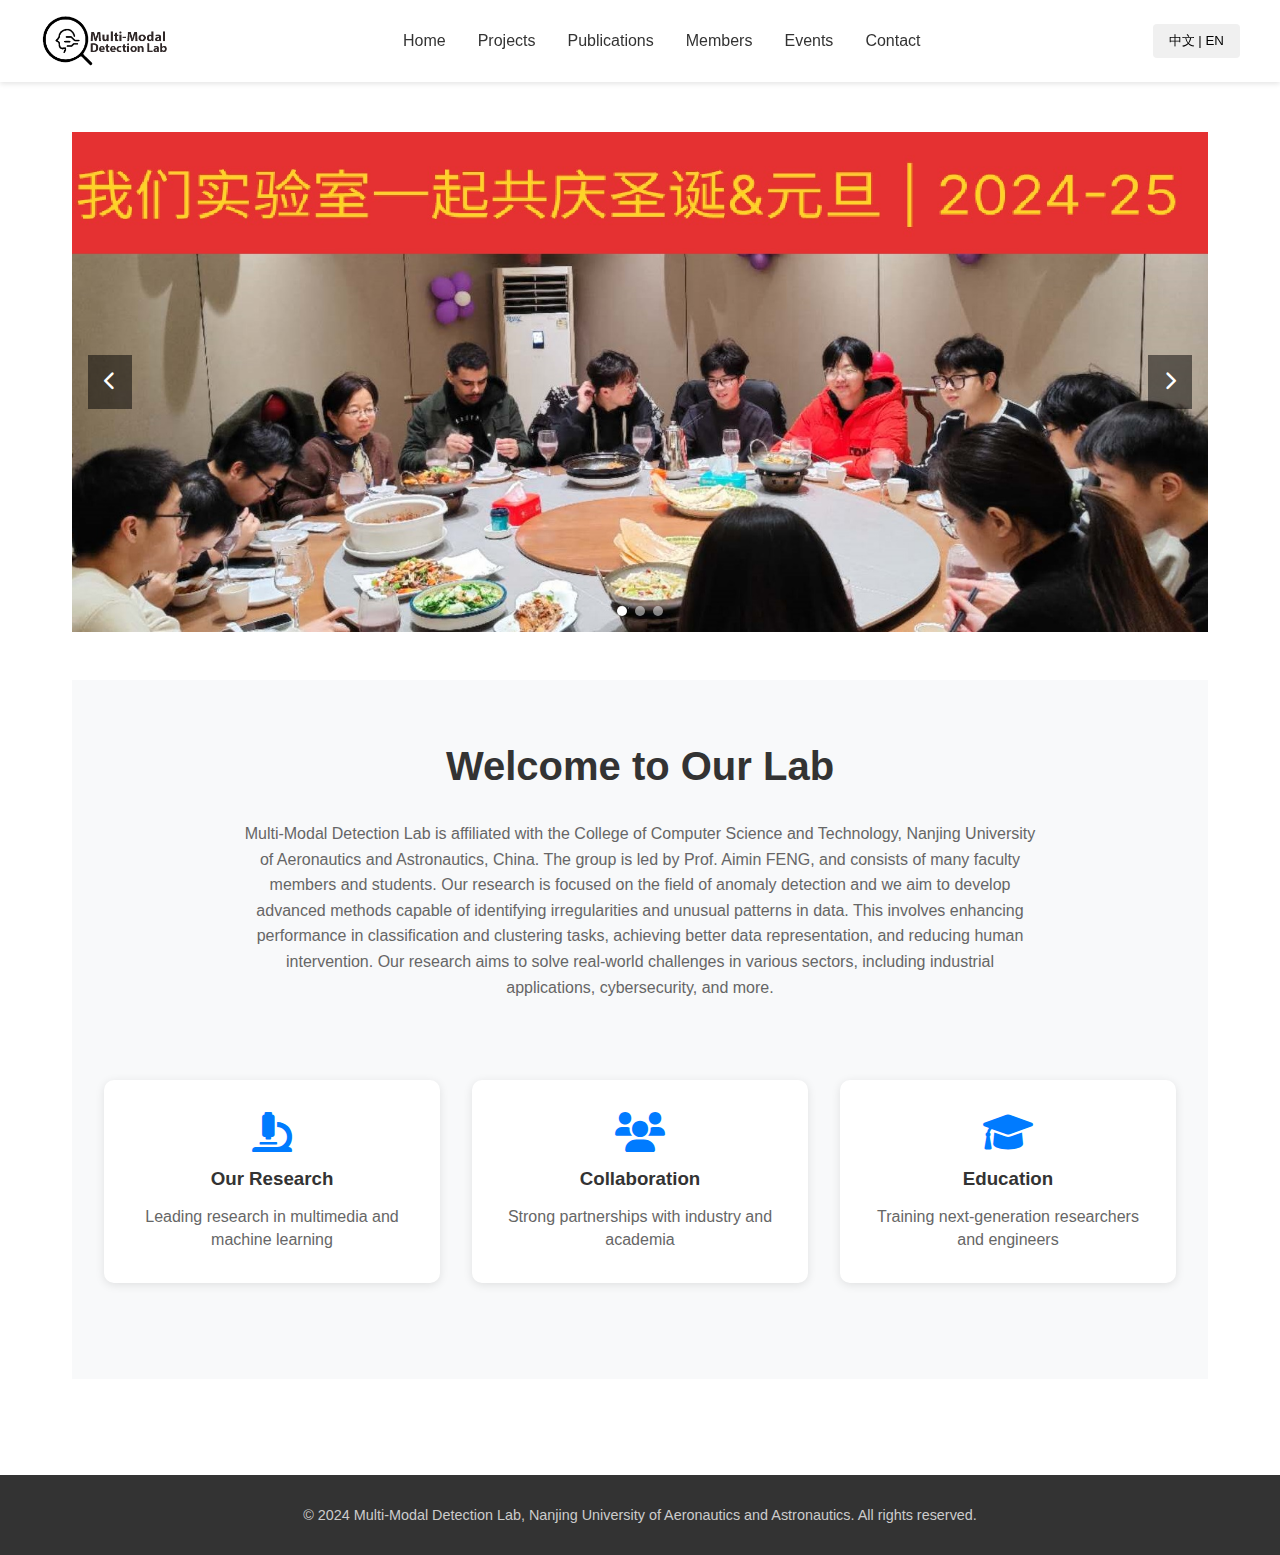
==== index.html @ 25aaf813 "Initial commit: Basic website structure with home and members pages" ====
<!DOCTYPE html>
<html lang="en">
<head>
    <meta charset="UTF-8">
    <meta name="viewport" content="width=device-width, initial-scale=1.0">
    <title>MMLB</title>
    <link rel="stylesheet" href="mmdl.css">
    <link rel="stylesheet" href="https://cdnjs.cloudflare.com/ajax/libs/font-awesome/6.0.0/css/all.min.css">
</head>
<body>
    <header class="header">
        <nav class="nav-container">
            <div class="logo">
                <img src="WechatIMG50.png" alt="MMLB Logo">
            </div>
            
            <ul class="nav-menu">
                <li><a href="#home" data-trans="home">Home</a></li>
                <li><a href="#projects" data-trans="projects">Projects</a></li>
                <li><a href="#publications" data-trans="publications">Publications</a></li>
                <li><a href="members.html" data-trans="members">Members</a></li>
                <li><a href="#events" data-trans="events">Events</a></li>
                <li><a href="#contact" data-trans="contact">Contact</a></li>
            </ul>

            <button class="language-switch" onclick="toggleLanguage()">
                中文 | EN
            </button>
        </nav>
    </header>

    <main class="main-content">
        <!-- Carousel Section -->
        <section class="carousel">
            <div class="carousel-container">
                <div class="carousel-slide">
                    <img src="files/WechatIMG217.jpg" alt="AI Research" data-trans="slide1-alt">
                </div>
                <div class="carousel-slide">
                    <img src="files/pexels-cottonbro-6804068.jpg" alt="Lab Research" data-trans="slide2-alt">
                </div>
                <div class="carousel-slide">
                    <img src="files/pexels-mike-van-schoonderwalt-1884800-5506058.jpg" alt="Team Collaboration" data-trans="slide3-alt">
                </div>
                <button class="carousel-btn prev" onclick="moveSlide(-1)">
                    <i class="fas fa-chevron-left"></i>
                </button>
                <button class="carousel-btn next" onclick="moveSlide(1)">
                    <i class="fas fa-chevron-right"></i>
                </button>
                <div class="carousel-dots"></div>
            </div>
        </section>

        <!-- Introduction Section -->
        <section class="introduction">
            <h1 class="intro-title" data-trans="intro-title">Welcome to Our Lab</h1>
            <div class="intro-content">
                <div class="intro-text">
                    <p class="intro-paragraph" data-trans="intro-p1">
                        Multi-Modal Detection Lab is affiliated with the College of Computer Science and Technology, Nanjing University of Aeronautics and Astronautics, China. The group is led by Prof. Aimin FENG, and consists of many faculty members and students.

Our research is focused on the field of anomaly detection and we aim to develop advanced methods capable of identifying irregularities and unusual patterns in data. This involves enhancing performance in classification and clustering tasks, achieving better data representation, and reducing human intervention. Our research aims to solve real-world challenges in various sectors, including industrial applications, cybersecurity, and more.
                    </p>
                </div>
                <div class="intro-highlights">
                    <div class="highlight-item">
                        <i class="fas fa-microscope"></i>
                        <h3 data-trans="highlight1-title">Our Research</h3>
                        <p data-trans="highlight1-text">Leading research in multimedia and machine learning</p>
                    </div>
                    <div class="highlight-item">
                        <i class="fas fa-users"></i>
                        <h3 data-trans="highlight2-title">Collaboration</h3>
                        <p data-trans="highlight2-text">Strong partnerships with industry and academia</p>
                    </div>
                    <div class="highlight-item">
                        <i class="fas fa-graduation-cap"></i>
                        <h3 data-trans="highlight3-title">Education</h3>
                        <p data-trans="highlight3-text">Training next-generation researchers and engineers</p>
                    </div>
                </div>
            </div>
        </section>
    </main>

    <!-- Footer Section -->
    <footer class="footer">
        <div class="footer-content">
            <p class="footer-text" data-trans="footer-text">
                © 2024 Multi-Modal Detection Lab, Nanjing University of Aeronautics and Astronautics. All rights reserved.
            </p>
        </div>
    </footer>

    <script src="translations.js"></script>
    <script>
        // Carousel functionality
        let currentSlide = 0;
        const slides = document.querySelectorAll('.carousel-slide');
        const dots = document.querySelector('.carousel-dots');

        // Create dots
        slides.forEach((_, index) => {
            const dot = document.createElement('span');
            dot.classList.add('carousel-dot');
            if (index === 0) dot.classList.add('active');
            dot.onclick = () => goToSlide(index);
            dots.appendChild(dot);
        });

        function moveSlide(direction) {
            currentSlide = (currentSlide + direction + slides.length) % slides.length;
            updateCarousel();
        }

        function goToSlide(index) {
            currentSlide = index;
            updateCarousel();
        }

        function updateCarousel() {
            slides.forEach((slide, index) => {
                slide.style.transform = `translateX(${100 * (index - currentSlide)}%)`;
            });
            
            // Update dots
            document.querySelectorAll('.carousel-dot').forEach((dot, index) => {
                dot.classList.toggle('active', index === currentSlide);
            });
        }

        // Auto-advance carousel
        setInterval(() => moveSlide(1), 5000);

        // Initialize carousel
        updateCarousel();

        // Update translations
        translations.en = {
            ...translations.en,
            "members": "Members"  // Changed from "team" to "members"
        };

        translations.zh = {
            ...translations.zh,
            "members": "成员"  // Changed from "团队" to "成员"
        };

        function toggleLanguage() {
            const currentLang = document.documentElement.lang;
            const newLang = currentLang === 'en' ? 'zh' : 'en';
            
            // Update HTML lang attribute
            document.documentElement.lang = newLang;
            
            // Update content
            updateContent(newLang);
            
            // Store language preference (optional)
            localStorage.setItem('preferredLanguage', newLang);
        }

        // Initialize with preferred language if available
        document.addEventListener('DOMContentLoaded', function() {
            const preferredLanguage = localStorage.getItem('preferredLanguage') || 'en';
            if (preferredLanguage === 'zh') {
                toggleLanguage();
            }
        });
    </script>
</body>
</html>
---- mmdl.css ----
* {
    margin: 0;
    padding: 0;
    box-sizing: border-box;
    font-family: Arial, sans-serif;
}

.header {
    background-color: #ffffff;
    box-shadow: 0 2px 5px rgba(0,0,0,0.1);
    padding: 1rem;
    position: fixed;
    width: 100%;
    top: 0;
    z-index: 1000;
}

.nav-container {
    max-width: 1200px;
    margin: 0 auto;
    display: flex;
    justify-content: space-between;
    align-items: center;
}

.logo {
    display: flex;
    align-items: center;
    gap: 1rem;
}

.logo img {
    height: 50px;
    width: auto;
    object-fit: contain;
}

.logo-text {
    font-size: 1.5rem;
    font-weight: bold;
    color: #333;
}

.nav-menu {
    display: flex;
    gap: 2rem;
    list-style: none;
}

.nav-menu li a {
    text-decoration: none;
    color: #333;
    font-weight: 500;
    transition: color 0.3s;
}

.nav-menu li a:hover {
    color: #007bff;
}

.language-switch {
    background: #f0f0f0;
    border: none;
    padding: 0.5rem 1rem;
    border-radius: 4px;
    cursor: pointer;
    transition: background-color 0.3s;
}

.language-switch:hover {
    background: #e0e0e0;
}

.main-content {
    margin-top: 100px;
    padding: 2rem;
    max-width: 1200px;
    margin-left: auto;
    margin-right: auto;
}

@media (max-width: 768px) {
    .nav-menu {
        display: none;
    }
    
    .nav-container {
        flex-wrap: wrap;
    }
}

/* Members Page Specific Styles */
.search-section {
    margin: 20px auto;
    max-width: 600px;
    padding: 1rem;
}

.search-bar {
    width: 100%;
    padding: 12px 20px;
    border: 2px solid #f0f0f0;
    border-radius: 25px;
    font-size: 16px;
    transition: border-color 0.3s;
}

.search-bar:focus {
    outline: none;
    border-color: #007bff;
}

.filters {
    display: flex;
    gap: 1rem;
    margin: 1rem 0;
    flex-wrap: wrap;
    justify-content: center;
}

.filter-btn {
    padding: 8px 16px;
    border: none;
    border-radius: 20px;
    background: #f0f0f0;
    cursor: pointer;
    transition: background-color 0.3s;
}

.filter-btn.active {
    background: #007bff;
    color: white;
}

.members-grid {
    display: grid;
    grid-template-columns: repeat(auto-fill, minmax(300px, 1fr));
    gap: 2rem;
    padding: 2rem;
}

.member-card {
    background: white;
    border-radius: 10px;
    box-shadow: 0 2px 10px rgba(0,0,0,0.1);
    overflow: hidden;
    transition: transform 0.3s, box-shadow 0.3s;
}

.member-card:hover {
    transform: translateY(-5px);
    box-shadow: 0 5px 20px rgba(0,0,0,0.15);
}

.member-photo {
    width: 100%;
    height: 300px;
    object-fit: cover;
}

.member-info {
    padding: 1.5rem;
}

.member-name {
    font-size: 1.5rem;
    font-weight: bold;
    margin-bottom: 0.5rem;
}

.member-role {
    color: #666;
    font-size: 1rem;
    margin-bottom: 1rem;
}

.member-bio {
    color: #333;
    margin-bottom: 1rem;
    line-height: 1.6;
}

.member-contacts {
    display: flex;
    gap: 1rem;
    margin-top: 1rem;
}

.contact-link {
    color: #007bff;
    text-decoration: none;
    transition: color 0.3s;
}

.contact-link:hover {
    color: #0056b3;
}

.member-interests {
    display: flex;
    flex-wrap: wrap;
    gap: 0.5rem;
    margin: 1rem 0;
}

.interest-tag {
    background: #f0f0f0;
    padding: 4px 12px;
    border-radius: 15px;
    font-size: 0.9rem;
}

.publications-list {
    margin-top: 1rem;
    border-top: 1px solid #eee;
    padding-top: 1rem;
}

.publications-list h4 {
    margin-bottom: 0.5rem;
}

.publications-list ul {
    list-style: none;
    padding: 0;
}

.publications-list li {
    margin-bottom: 0.5rem;
}

@media (max-width: 768px) {
    .members-grid {
        grid-template-columns: 1fr;
        padding: 1rem;
    }
    
    .member-photo {
        height: 250px;
    }
}

/* Carousel Styles */
.carousel {
    width: 100%;
    height: 500px;
    overflow: hidden;
    position: relative;
    margin-bottom: 3rem;
}

.carousel-container {
    width: 100%;
    height: 100%;
    position: relative;
}

.carousel-slide {
    position: absolute;
    width: 100%;
    height: 100%;
    transition: transform 0.5s ease-in-out;
}

.carousel-slide img {
    width: 100%;
    height: 100%;
    object-fit: cover;
}

.carousel-btn {
    position: absolute;
    top: 50%;
    transform: translateY(-50%);
    background: rgba(0, 0, 0, 0.5);
    color: white;
    padding: 1rem;
    border: none;
    cursor: pointer;
    font-size: 1.2rem;
    transition: background-color 0.3s;
}

.carousel-btn:hover {
    background: rgba(0, 0, 0, 0.8);
}

.carousel-btn.prev {
    left: 1rem;
}

.carousel-btn.next {
    right: 1rem;
}

.carousel-dots {
    position: absolute;
    bottom: 1rem;
    left: 50%;
    transform: translateX(-50%);
    display: flex;
    gap: 0.5rem;
}

.carousel-dot {
    width: 10px;
    height: 10px;
    border-radius: 50%;
    background: rgba(255, 255, 255, 0.5);
    cursor: pointer;
    transition: background-color 0.3s;
}

.carousel-dot.active {
    background: white;
}

/* Introduction Section Styles */
.introduction {
    padding: 4rem 2rem;
    background: #f8f9fa;
}

.intro-title {
    text-align: center;
    font-size: 2.5rem;
    margin-bottom: 2rem;
    color: #333;
}

.intro-content {
    max-width: 1200px;
    margin: 0 auto;
}

.intro-text {
    text-align: center;
    max-width: 800px;
    margin: 0 auto 3rem;
}

.intro-paragraph {
    margin-bottom: 1.5rem;
    line-height: 1.6;
    color: #666;
}

.intro-highlights {
    display: grid;
    grid-template-columns: repeat(auto-fit, minmax(250px, 1fr));
    gap: 2rem;
    padding: 2rem 0;
}

.highlight-item {
    text-align: center;
    padding: 2rem;
    background: white;
    border-radius: 10px;
    box-shadow: 0 2px 10px rgba(0,0,0,0.1);
    transition: transform 0.3s;
}

.highlight-item:hover {
    transform: translateY(-5px);
}

.highlight-item i {
    font-size: 2.5rem;
    color: #007bff;
    margin-bottom: 1rem;
}

.highlight-item h3 {
    margin-bottom: 1rem;
    color: #333;
}

.highlight-item p {
    color: #666;
    line-height: 1.4;
}

@media (max-width: 768px) {
    .carousel {
        height: 300px;
    }

    .intro-highlights {
        grid-template-columns: 1fr;
    }
}

/* Footer Styles */
.footer {
    background-color: #333;
    color: #fff;
    padding: 2rem 0;
    margin-top: 4rem;
}

.footer-content {
    max-width: 1200px;
    margin: 0 auto;
    text-align: center;
    padding: 0 2rem;
}

.footer-text {
    font-size: 0.9rem;
    color: #ccc;
}

.footer-text a {
    color: #fff;
    text-decoration: none;
    transition: color 0.3s;
}

.footer-text a:hover {
    color: #007bff;
}
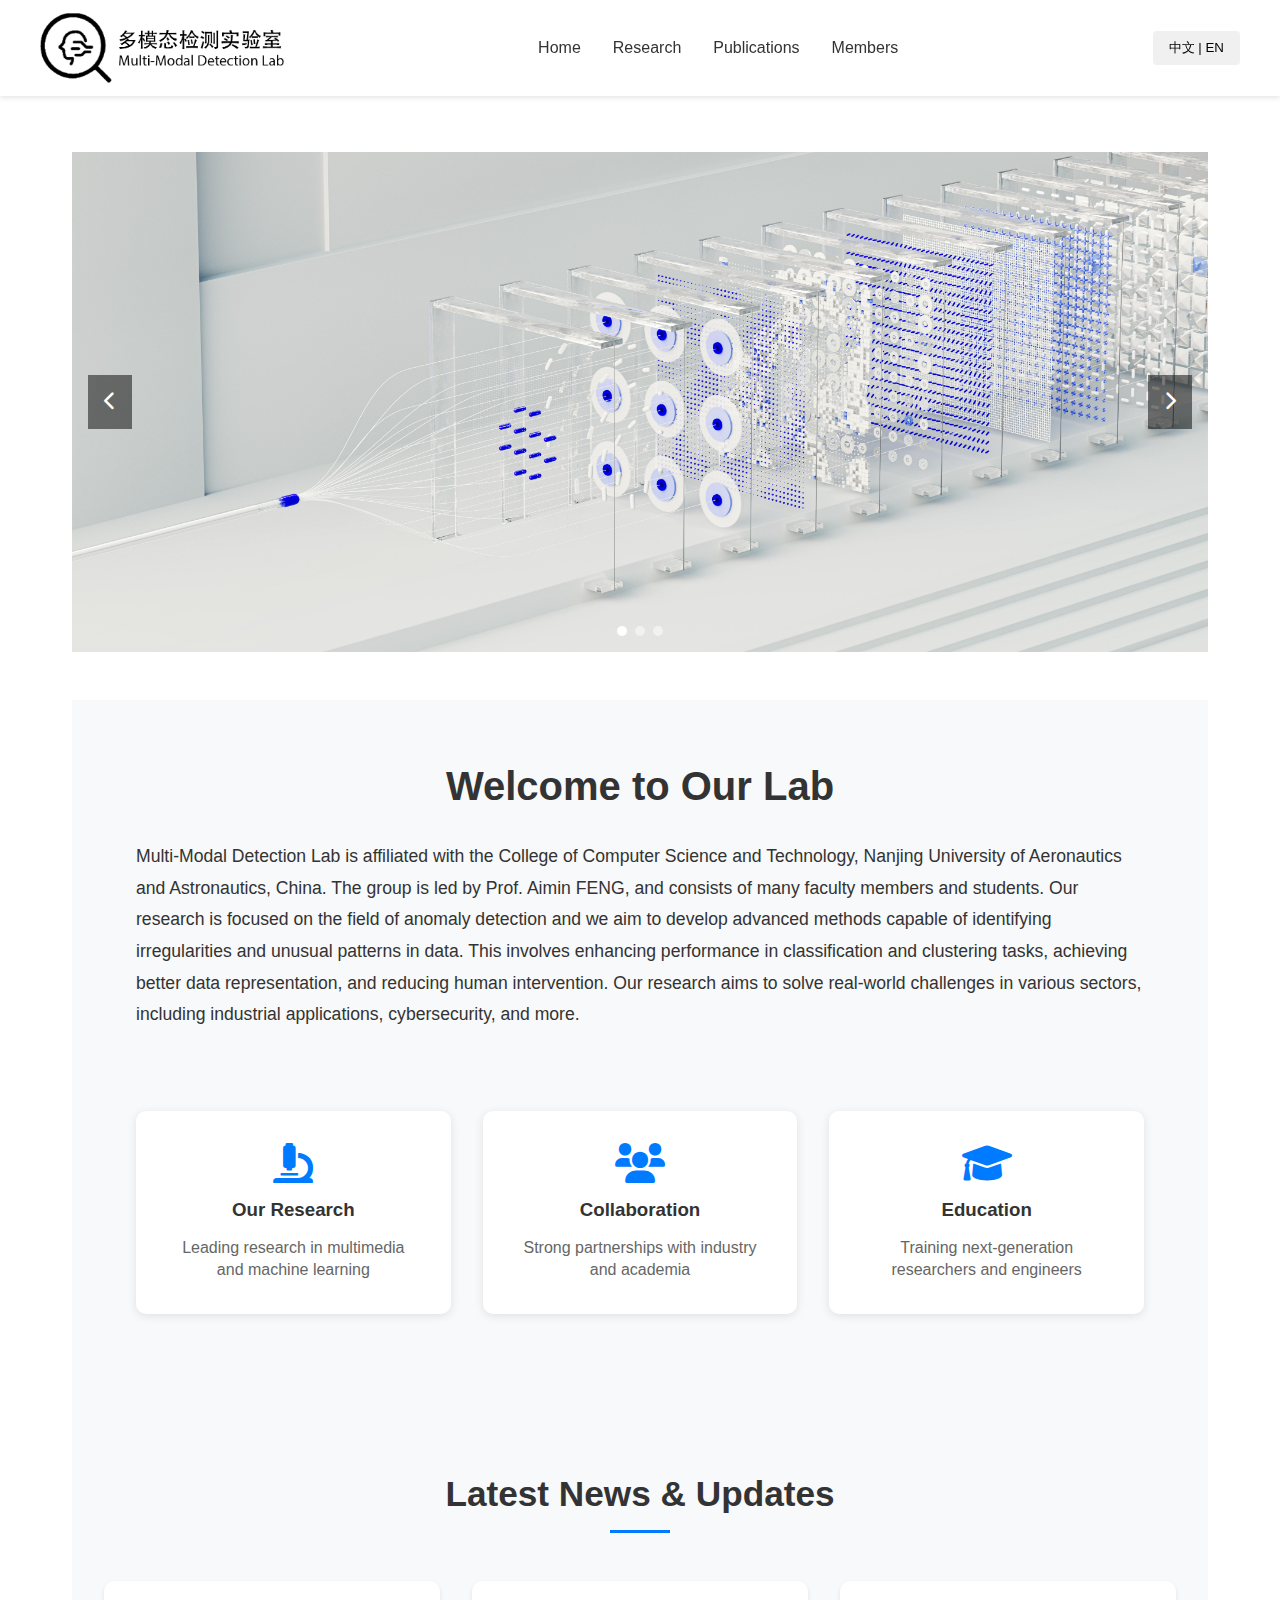
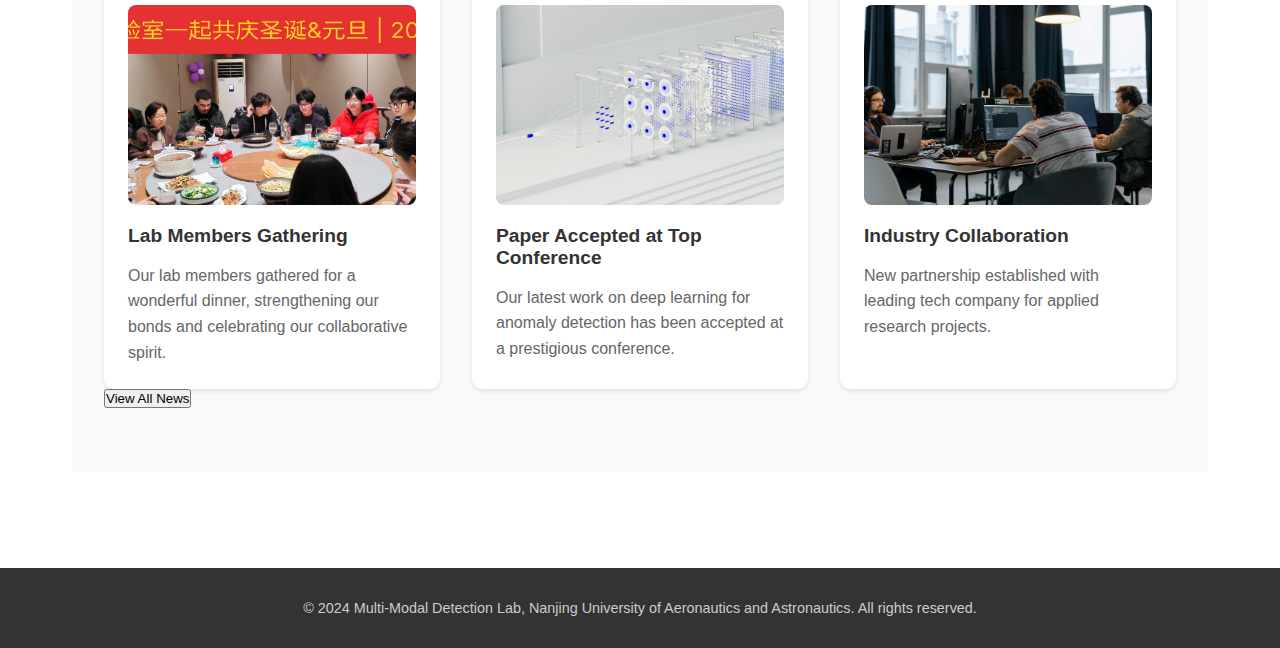
==== commit 0f63b647: "feat: increase logo size and add hover animation" ====
--- a/index.html
+++ b/index.html
@@ -11,16 +11,14 @@
     <header class="header">
         <nav class="nav-container">
             <div class="logo">
-                <img src="WechatIMG50.png" alt="MMLB Logo">
+                <img src="files/logo.png" alt="MMLB Logo">
             </div>
             
             <ul class="nav-menu">
-                <li><a href="#home" data-trans="home">Home</a></li>
-                <li><a href="#projects" data-trans="projects">Projects</a></li>
-                <li><a href="#publications" data-trans="publications">Publications</a></li>
+                <li><a href="index.html" data-trans="home">Home</a></li>
+                <li><a href="research.html" data-trans="research">Research</a></li>
+                <li><a href="publications.html" data-trans="publications">Publications</a></li>
                 <li><a href="members.html" data-trans="members">Members</a></li>
-                <li><a href="#events" data-trans="events">Events</a></li>
-                <li><a href="#contact" data-trans="contact">Contact</a></li>
             </ul>
 
             <button class="language-switch" onclick="toggleLanguage()">
@@ -33,13 +31,13 @@
         <!-- Carousel Section -->
         <section class="carousel">
             <div class="carousel-container">
-                <div class="carousel-slide">
-                    <img src="files/WechatIMG217.jpg" alt="AI Research" data-trans="slide1-alt">
-                </div>
-                <div class="carousel-slide">
+                <div class="carousel-slide" style="transform: translateX(0%)">
+                    <img src="files/pexels-googledeepmind-17483874.jpg" alt="AI Research" data-trans="slide1-alt">
+                </div>
+                <div class="carousel-slide" style="transform: translateX(100%)">
                     <img src="files/pexels-cottonbro-6804068.jpg" alt="Lab Research" data-trans="slide2-alt">
                 </div>
-                <div class="carousel-slide">
+                <div class="carousel-slide" style="transform: translateX(200%)">
                     <img src="files/pexels-mike-van-schoonderwalt-1884800-5506058.jpg" alt="Team Collaboration" data-trans="slide3-alt">
                 </div>
                 <button class="carousel-btn prev" onclick="moveSlide(-1)">
@@ -82,6 +80,29 @@
                 </div>
             </div>
         </section>
+
+        <!-- Latest News Section -->
+        <section class="latest-news">
+            <h2 class="section-title" data-trans="news-title">Latest News & Updates</h2>
+            <div class="news-container">
+                <div class="news-item">
+                    <img src="files/WechatIMG217.jpg" alt="Lab Members Dinner" class="news-image" data-trans="news1-img-alt">
+                    <h3 data-trans="news1-title">Lab Members Gathering</h3>
+                    <p data-trans="news1-desc">Our lab members gathered for a wonderful dinner, strengthening our bonds and celebrating our collaborative spirit.</p>
+                </div>
+                <div class="news-item">
+                    <img src="files/pexels-googledeepmind-17483874.jpg" alt="Research Achievement" class="news-image" data-trans="news2-img-alt">
+                    <h3 data-trans="news2-title">Paper Accepted at Top Conference</h3>
+                    <p data-trans="news2-desc">Our latest work on deep learning for anomaly detection has been accepted at a prestigious conference.</p>
+                </div>
+                <div class="news-item">
+                    <img src="files/pexels-cottonbro-6804068.jpg" alt="Industry Collaboration" class="news-image" data-trans="news3-img-alt">
+                    <h3 data-trans="news3-title">Industry Collaboration</h3>
+                    <p data-trans="news3-desc">New partnership established with leading tech company for applied research projects.</p>
+                </div>
+            </div>
+            <button class="view-all-btn" data-trans="news-more">View All News</button>
+        </section>
     </main>
 
     <!-- Footer Section -->
@@ -168,6 +189,20 @@
                 toggleLanguage();
             }
         });
+
+        // Debug image loading
+        document.addEventListener('DOMContentLoaded', function() {
+            const images = document.querySelectorAll('img');
+            images.forEach(img => {
+                console.log('Image src:', img.src);
+                img.onerror = function() {
+                    console.error('Failed to load image:', this.src);
+                };
+                img.onload = function() {
+                    console.log('Successfully loaded image:', this.src);
+                };
+            });
+        });
     </script>
 </body>
 </html>
--- a/mmdl.css
+++ b/mmdl.css
@@ -1,3 +1,25 @@
+@keyframes fadeIn {
+    from { opacity: 0; transform: translateY(20px); }
+    to { opacity: 1; transform: translateY(0); }
+}
+
+@keyframes slideIn {
+    from { transform: translateX(-100%); }
+    to { transform: translateX(0); }
+}
+
+@keyframes float {
+    0% { transform: translateY(0px); }
+    50% { transform: translateY(-10px); }
+    100% { transform: translateY(0px); }
+}
+
+@keyframes pulse {
+    0% { transform: scale(1); }
+    50% { transform: scale(1.05); }
+    100% { transform: scale(1); }
+}
+
 * {
     margin: 0;
     padding: 0;
@@ -8,7 +30,7 @@
 .header {
     background-color: #ffffff;
     box-shadow: 0 2px 5px rgba(0,0,0,0.1);
-    padding: 1rem;
+    padding: 0.8rem;
     position: fixed;
     width: 100%;
     top: 0;
@@ -30,9 +52,14 @@
 }
 
 .logo img {
-    height: 50px;
+    height: 70px;
     width: auto;
     object-fit: contain;
+    transition: transform 0.3s ease;
+}
+
+.logo img:hover {
+    transform: scale(1.05);
 }
 
 .logo-text {
@@ -51,11 +78,13 @@
     text-decoration: none;
     color: #333;
     font-weight: 500;
-    transition: color 0.3s;
+    transition: color 0.3s, transform 0.3s;
+    display: inline-block;
 }
 
 .nav-menu li a:hover {
     color: #007bff;
+    transform: translateY(-3px);
 }
 
 .language-switch {
@@ -64,15 +93,16 @@
     padding: 0.5rem 1rem;
     border-radius: 4px;
     cursor: pointer;
-    transition: background-color 0.3s;
+    transition: all 0.3s ease;
 }
 
 .language-switch:hover {
     background: #e0e0e0;
+    transform: scale(1.05);
 }
 
 .main-content {
-    margin-top: 100px;
+    margin-top: 120px;
     padding: 2rem;
     max-width: 1200px;
     margin-left: auto;
@@ -102,12 +132,14 @@
     border: 2px solid #f0f0f0;
     border-radius: 25px;
     font-size: 16px;
-    transition: border-color 0.3s;
+    transition: all 0.3s ease;
 }
 
 .search-bar:focus {
     outline: none;
     border-color: #007bff;
+    transform: scale(1.02);
+    box-shadow: 0 0 15px rgba(0, 123, 255, 0.2);
 }
 
 .filters {
@@ -124,90 +156,105 @@
     border-radius: 20px;
     background: #f0f0f0;
     cursor: pointer;
-    transition: background-color 0.3s;
+    transition: all 0.3s ease;
 }
 
 .filter-btn.active {
     background: #007bff;
     color: white;
+    animation: pulse 2s infinite;
 }
 
 .members-grid {
     display: grid;
-    grid-template-columns: repeat(auto-fill, minmax(300px, 1fr));
-    gap: 2rem;
-    padding: 2rem;
+    grid-template-columns: repeat(auto-fill, minmax(250px, 1fr));
+    gap: 1.5rem;
+    padding: 1.5rem;
 }
 
 .member-card {
-    background: white;
+    background: #fff;
     border-radius: 10px;
-    box-shadow: 0 2px 10px rgba(0,0,0,0.1);
+    box-shadow: 0 4px 8px rgba(0, 0, 0, 0.1);
+    margin: 10px;
     overflow: hidden;
-    transition: transform 0.3s, box-shadow 0.3s;
+    transition: transform 0.3s ease;
+    width: 250px;
+    display: flex;
+    flex-direction: column;
 }
 
 .member-card:hover {
-    transform: translateY(-5px);
-    box-shadow: 0 5px 20px rgba(0,0,0,0.15);
+    transform: translateY(-5px) scale(1.02);
+    box-shadow: 0 8px 25px rgba(0,0,0,0.2);
 }
 
 .member-photo {
     width: 100%;
-    height: 300px;
+    height: 200px;
     object-fit: cover;
+    border-bottom: 1px solid #eee;
 }
 
 .member-info {
-    padding: 1.5rem;
+    padding: 12px;
 }
 
 .member-name {
-    font-size: 1.5rem;
+    font-size: 1.2rem;
     font-weight: bold;
-    margin-bottom: 0.5rem;
+    margin: 0 0 3px 0;
 }
 
 .member-role {
     color: #666;
-    font-size: 1rem;
-    margin-bottom: 1rem;
+    font-size: 0.9rem;
+    margin: 0 0 8px 0;
 }
 
 .member-bio {
     color: #333;
-    margin-bottom: 1rem;
-    line-height: 1.6;
+    margin-bottom: 8px;
+    line-height: 1.3;
+    font-size: 0.8rem;
 }
 
 .member-contacts {
     display: flex;
-    gap: 1rem;
-    margin-top: 1rem;
+    gap: 0.8rem;
+    margin-top: 0.8rem;
 }
 
 .contact-link {
     color: #007bff;
     text-decoration: none;
-    transition: color 0.3s;
+    transition: all 0.3s ease;
 }
 
 .contact-link:hover {
+    transform: scale(1.2);
     color: #0056b3;
 }
 
 .member-interests {
     display: flex;
     flex-wrap: wrap;
-    gap: 0.5rem;
-    margin: 1rem 0;
+    gap: 4px;
+    margin-bottom: 8px;
 }
 
 .interest-tag {
     background: #f0f0f0;
-    padding: 4px 12px;
-    border-radius: 15px;
-    font-size: 0.9rem;
+    padding: 3px 6px;
+    border-radius: 12px;
+    font-size: 0.7rem;
+    transition: all 0.3s ease;
+}
+
+.interest-tag:hover {
+    background: #007bff;
+    color: white;
+    transform: scale(1.1);
 }
 
 .publications-list {
@@ -266,6 +313,7 @@
     width: 100%;
     height: 100%;
     object-fit: cover;
+    display: block;
 }
 
 .carousel-btn {
@@ -278,11 +326,12 @@
     border: none;
     cursor: pointer;
     font-size: 1.2rem;
-    transition: background-color 0.3s;
+    transition: all 0.3s ease;
 }
 
 .carousel-btn:hover {
     background: rgba(0, 0, 0, 0.8);
+    transform: scale(1.1);
 }
 
 .carousel-btn.prev {
@@ -308,17 +357,23 @@
     border-radius: 50%;
     background: rgba(255, 255, 255, 0.5);
     cursor: pointer;
-    transition: background-color 0.3s;
+    transition: all 0.3s ease;
 }
 
 .carousel-dot.active {
     background: white;
+}
+
+.carousel-dot:hover {
+    transform: scale(1.2);
+    background: rgba(255, 255, 255, 0.8);
 }
 
 /* Introduction Section Styles */
 .introduction {
     padding: 4rem 2rem;
     background: #f8f9fa;
+    width: 100%;
 }
 
 .intro-title {
@@ -326,30 +381,37 @@
     font-size: 2.5rem;
     margin-bottom: 2rem;
     color: #333;
+    animation: fadeIn 1s ease-out;
 }
 
 .intro-content {
-    max-width: 1200px;
+    width: 100%;
     margin: 0 auto;
 }
 
 .intro-text {
-    text-align: center;
-    max-width: 800px;
+    text-align: left;
+    width: 100%;
     margin: 0 auto 3rem;
+    padding: 0 2rem;
 }
 
 .intro-paragraph {
     margin-bottom: 1.5rem;
-    line-height: 1.6;
-    color: #666;
+    line-height: 1.8;
+    color: #333;
+    font-size: 1.1rem;
+    animation: fadeIn 1s ease-out 0.3s backwards;
 }
 
 .intro-highlights {
     display: grid;
     grid-template-columns: repeat(auto-fit, minmax(250px, 1fr));
     gap: 2rem;
-    padding: 2rem 0;
+    padding: 2rem;
+    width: 100%;
+    max-width: 1200px;
+    margin: 0 auto;
 }
 
 .highlight-item {
@@ -358,17 +420,25 @@
     background: white;
     border-radius: 10px;
     box-shadow: 0 2px 10px rgba(0,0,0,0.1);
-    transition: transform 0.3s;
+    transition: all 0.3s ease;
+    animation: fadeIn 0.5s ease-out;
 }
 
 .highlight-item:hover {
-    transform: translateY(-5px);
+    transform: translateY(-5px) scale(1.02);
+    box-shadow: 0 5px 20px rgba(0,0,0,0.15);
 }
 
 .highlight-item i {
     font-size: 2.5rem;
     color: #007bff;
     margin-bottom: 1rem;
+    transition: transform 0.3s ease;
+}
+
+.highlight-item:hover i {
+    transform: scale(1.2);
+    color: #0056b3;
 }
 
 .highlight-item h3 {
@@ -420,3 +490,343 @@
 .footer-text a:hover {
     color: #007bff;
 }
+
+/* Add smooth scrolling to the whole page */
+html {
+    scroll-behavior: smooth;
+}
+
+/* Add loading animation for images */
+img {
+    opacity: 1;
+    max-width: 100%;
+    height: auto;
+}
+
+img.loaded {
+    opacity: 1;
+}
+
+/* Publications Page Styles */
+.publications-header {
+    text-align: center;
+    margin-bottom: 3rem;
+}
+
+.page-title {
+    font-size: 2.5rem;
+    margin-bottom: 2rem;
+    color: #333;
+    animation: fadeIn 1s ease-out;
+}
+
+.publications-filters {
+    margin: 2rem 0;
+    display: flex;
+    justify-content: center;
+    gap: 1rem;
+    flex-wrap: wrap;
+}
+
+.search-container {
+    max-width: 600px;
+    margin: 0 auto;
+}
+
+.publication-year-section {
+    margin-bottom: 4rem;
+}
+
+.year-title {
+    font-size: 2rem;
+    color: #333;
+    margin-bottom: 2rem;
+    padding-bottom: 0.5rem;
+    border-bottom: 2px solid #007bff;
+}
+
+.publication-card {
+    background: white;
+    border-radius: 10px;
+    box-shadow: 0 2px 10px rgba(0,0,0,0.1);
+    padding: 2rem;
+    margin-bottom: 2rem;
+    transition: all 0.3s ease;
+}
+
+.publication-card:hover {
+    transform: translateY(-5px);
+    box-shadow: 0 5px 20px rgba(0,0,0,0.15);
+}
+
+.publication-title {
+    font-size: 1.3rem;
+    color: #333;
+    margin-bottom: 1rem;
+}
+
+.publication-authors {
+    color: #666;
+    margin-bottom: 0.5rem;
+}
+
+.publication-venue {
+    color: #007bff;
+    font-style: italic;
+    margin-bottom: 1rem;
+}
+
+.publication-tags {
+    display: flex;
+    gap: 0.5rem;
+    flex-wrap: wrap;
+    margin: 1rem 0;
+}
+
+.tag {
+    background: #f0f0f0;
+    padding: 4px 12px;
+    border-radius: 15px;
+    font-size: 0.9rem;
+    transition: all 0.3s ease;
+}
+
+.tag:hover {
+    background: #007bff;
+    color: white;
+}
+
+.publication-links {
+    display: flex;
+    gap: 1rem;
+    margin-top: 1rem;
+}
+
+.pub-link {
+    color: #007bff;
+    text-decoration: none;
+    display: flex;
+    align-items: center;
+    gap: 0.5rem;
+    transition: all 0.3s ease;
+}
+
+.pub-link:hover {
+    color: #0056b3;
+    transform: translateY(-2px);
+}
+
+@media (max-width: 768px) {
+    .publication-card {
+        padding: 1.5rem;
+    }
+    
+    .publication-links {
+        flex-wrap: wrap;
+    }
+}
+
+/* Research Areas Section */
+.research-areas {
+    padding: 4rem 2rem;
+    background: #fff;
+}
+
+.section-title {
+    text-align: center;
+    font-size: 2.2rem;
+    margin-bottom: 3rem;
+    color: #333;
+    position: relative;
+}
+
+.section-title:after {
+    content: '';
+    display: block;
+    width: 60px;
+    height: 3px;
+    background: #007bff;
+    margin: 1rem auto;
+}
+
+.research-grid {
+    display: grid;
+    grid-template-columns: repeat(auto-fit, minmax(250px, 1fr));
+    gap: 2rem;
+    max-width: 1200px;
+    margin: 0 auto;
+}
+
+.research-item {
+    text-align: center;
+    padding: 2rem;
+    background: #f8f9fa;
+    border-radius: 10px;
+    transition: all 0.3s ease;
+}
+
+.research-item:hover {
+    transform: translateY(-5px);
+    box-shadow: 0 5px 15px rgba(0,0,0,0.1);
+}
+
+.research-item i {
+    font-size: 2.5rem;
+    color: #007bff;
+    margin-bottom: 1rem;
+}
+
+.research-item h3 {
+    font-size: 1.3rem;
+    margin-bottom: 1rem;
+    color: #333;
+}
+
+.research-item p {
+    color: #666;
+    line-height: 1.6;
+}
+
+/* Latest News Section */
+.latest-news {
+    padding: 4rem 2rem;
+    background: #f8f9fa;
+}
+
+.news-container {
+    max-width: 1200px;
+    margin: 0 auto;
+    display: grid;
+    grid-template-columns: repeat(auto-fit, minmax(300px, 1fr));
+    gap: 2rem;
+}
+
+.news-item {
+    background: #fff;
+    padding: 1.5rem;
+    border-radius: 10px;
+    box-shadow: 0 2px 4px rgba(0, 0, 0, 0.1);
+    transition: transform 0.3s ease;
+}
+
+.news-item:hover {
+    transform: translateY(-5px);
+}
+
+.news-date {
+    color: #007bff;
+    font-size: 0.9rem;
+    margin-bottom: 1rem;
+    font-weight: 500;
+}
+
+.news-item h3 {
+    font-size: 1.2rem;
+    margin-bottom: 1rem;
+    color: #333;
+}
+
+.news-item p {
+    color: #666;
+    line-height: 1.6;
+}
+
+.news-more {
+    text-align: center;
+    margin-top: 3rem;
+}
+
+.btn-more {
+    display: inline-block;
+    padding: 0.8rem 2rem;
+    background: #007bff;
+    color: white;
+    text-decoration: none;
+    border-radius: 25px;
+    transition: all 0.3s ease;
+}
+
+.btn-more:hover {
+    background: #0056b3;
+    transform: translateY(-2px);
+    box-shadow: 0 5px 15px rgba(0,123,255,0.3);
+}
+
+@media (max-width: 768px) {
+    .research-grid,
+    .news-container {
+        grid-template-columns: 1fr;
+        padding: 1rem;
+    }
+    
+    .section-title {
+        font-size: 1.8rem;
+    }
+}
+
+/* Research Page Styles */
+.main-title {
+    font-size: 2.5rem;
+    color: #333;
+    margin: 2rem 0;
+    text-align: center;
+}
+
+.research-topics {
+    max-width: 1200px;
+    margin: 0 auto;
+    padding: 2rem;
+}
+
+.research-topic {
+    background: #fff;
+    border-radius: 15px;
+    padding: 2rem;
+    box-shadow: 0 4px 6px rgba(0, 0, 0, 0.1);
+    margin-bottom: 2rem;
+    transition: transform 0.3s ease, box-shadow 0.3s ease;
+}
+
+.research-topic:hover {
+    transform: translateY(-5px);
+    box-shadow: 0 6px 12px rgba(0, 0, 0, 0.15);
+}
+
+.topic-content h2 {
+    color: #333;
+    font-size: 1.8rem;
+    margin-bottom: 1rem;
+}
+
+.topic-content p {
+    color: #666;
+    line-height: 1.6;
+    margin-bottom: 1.5rem;
+    font-size: 1.1rem;
+}
+
+@media (max-width: 768px) {
+    .main-title {
+        font-size: 2rem;
+    }
+
+    .research-topic {
+        padding: 1.5rem;
+    }
+
+    .topic-content h2 {
+        font-size: 1.5rem;
+    }
+
+    .topic-content p {
+        font-size: 1rem;
+    }
+}
+
+.news-image {
+    width: 100%;
+    height: 200px;
+    object-fit: cover;
+    border-radius: 8px;
+    margin-bottom: 1rem;
+}
